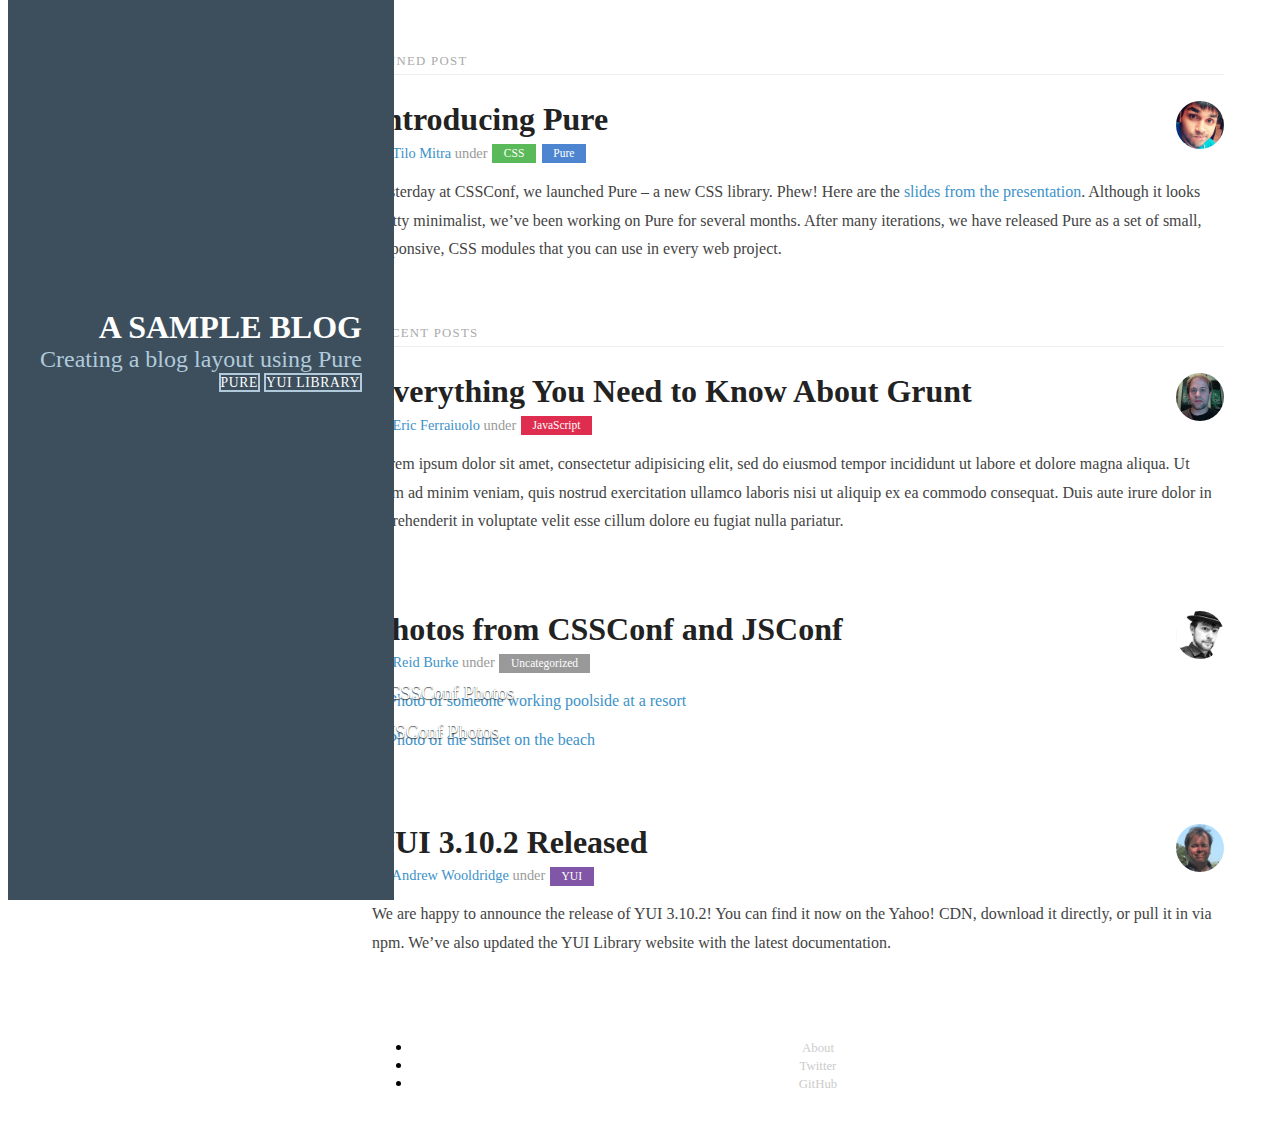
==== index.html @ de8d0a57 "Init" ====
<!doctype html>
<html lang="en">
<head>
    <meta charset="utf-8">
<meta name="viewport" content="width=device-width, initial-scale=1.0">
<meta name="description" content="A layout example that shows off a blog page with a list of posts.">

    <title>Blog &ndash; Layout Examples &ndash; Pure</title>

    


<link rel="stylesheet" href="http://yui.yahooapis.com/pure/0.6.0/pure-min.css">



<!--[if lte IE 8]>
  
    <link rel="stylesheet" href="http://yui.yahooapis.com/pure/0.6.0/grids-responsive-old-ie-min.css">
  
<![endif]-->
<!--[if gt IE 8]><!-->
  
    <link rel="stylesheet" href="http://yui.yahooapis.com/pure/0.6.0/grids-responsive-min.css">
  
<!--<![endif]-->





  
    <!--[if lte IE 8]>
        <link rel="stylesheet" href="css/layouts/blog-old-ie.css">
    <![endif]-->
    <!--[if gt IE 8]><!-->
        <link rel="stylesheet" href="css/layouts/blog.css">
    <!--<![endif]-->
  


    

    

</head>
<body>







<div id="layout" class="pure-g">
    <div class="sidebar pure-u-1 pure-u-md-1-4">
        <div class="header">
            <h1 class="brand-title">A Sample Blog</h1>
            <h2 class="brand-tagline">Creating a blog layout using Pure</h2>

            <nav class="nav">
                <ul class="nav-list">
                    <li class="nav-item">
                        <a class="pure-button" href="http://purecss.io">Pure</a>
                    </li>
                    <li class="nav-item">
                        <a class="pure-button" href="http://yuilibrary.com">YUI Library</a>
                    </li>
                </ul>
            </nav>
        </div>
    </div>

    <div class="content pure-u-1 pure-u-md-3-4">
        <div>
            <!-- A wrapper for all the blog posts -->
            <div class="posts">
                <h1 class="content-subhead">Pinned Post</h1>

                <!-- A single blog post -->
                <section class="post">
                    <header class="post-header">
                        <img class="post-avatar" alt="Tilo Mitra&#x27;s avatar" height="48" width="48" src="img/common/tilo-avatar.png">

                        <h2 class="post-title">Introducing Pure</h2>

                        <p class="post-meta">
                            By <a href="#" class="post-author">Tilo Mitra</a> under <a class="post-category post-category-design" href="#">CSS</a> <a class="post-category post-category-pure" href="#">Pure</a>
                        </p>
                    </header>

                    <div class="post-description">
                        <p>
                            Yesterday at CSSConf, we launched Pure – a new CSS library. Phew! Here are the <a href="https://speakerdeck.com/tilomitra/pure-bliss">slides from the presentation</a>. Although it looks pretty minimalist, we’ve been working on Pure for several months. After many iterations, we have released Pure as a set of small, responsive, CSS modules that you can use in every web project.
                        </p>
                    </div>
                </section>
            </div>

            <div class="posts">
                <h1 class="content-subhead">Recent Posts</h1>

                <section class="post">
                    <header class="post-header">
                        <img class="post-avatar" alt="Eric Ferraiuolo&#x27;s avatar" height="48" width="48" src="img/common/ericf-avatar.png">

                        <h2 class="post-title">Everything You Need to Know About Grunt</h2>

                        <p class="post-meta">
                            By <a class="post-author" href="#">Eric Ferraiuolo</a> under <a class="post-category post-category-js" href="#">JavaScript</a>
                        </p>
                    </header>

                    <div class="post-description">
                        <p>
                            Lorem ipsum dolor sit amet, consectetur adipisicing elit, sed do eiusmod tempor incididunt ut labore et dolore magna aliqua. Ut enim ad minim veniam, quis nostrud exercitation ullamco laboris nisi ut aliquip ex ea commodo consequat. Duis aute irure dolor in reprehenderit in voluptate velit esse cillum dolore eu fugiat nulla pariatur.
                        </p>
                    </div>
                </section>

                <section class="post">
                    <header class="post-header">
                        <img class="post-avatar" alt="Reid Burke&#x27;s avatar" height="48" width="48" src="img/common/reid-avatar.png">

                        <h2 class="post-title">Photos from CSSConf and JSConf</h2>

                        <p class="post-meta">
                            By <a class="post-author" href="#">Reid Burke</a> under <a class="post-category" href="#">Uncategorized</a>
                        </p>
                    </header>

                    <div class="post-description">
                        <div class="post-images pure-g">
                            <div class="pure-u-1 pure-u-md-1-2">
                                <a href="http://www.flickr.com/photos/uberlife/8915936174/">
                                    <img alt="Photo of someone working poolside at a resort"
                                         class="pure-img-responsive"
                                         src="http://farm8.staticflickr.com/7448/8915936174_8d54ec76c6.jpg">
                                </a>

                                <div class="post-image-meta">
                                    <h3>CSSConf Photos</h3>
                                </div>
                            </div>

                            <div class="pure-u-1 pure-u-md-1-2">
                                <a href="http://www.flickr.com/photos/uberlife/8907351301/">
                                    <img alt="Photo of the sunset on the beach"
                                         class="pure-img-responsive"
                                         src="http://farm8.staticflickr.com/7382/8907351301_bd7460cffb.jpg">
                                </a>

                                <div class="post-image-meta">
                                    <h3>JSConf Photos</h3>
                                </div>
                            </div>
                        </div>
                    </div>
                </section>

                <section class="post">
                    <header class="post-header">
                        <img class="post-avatar" alt="Andrew Wooldridge&#x27;s avatar" height="48" width="48" src="img/common/andrew-avatar.png">

                        <h2 class="post-title">YUI 3.10.2 Released</h2>

                        <p class="post-meta">
                            By <a class="post-author" href="#">Andrew Wooldridge</a> under <a class="post-category post-category-yui" href="#">YUI</a>
                        </p>
                    </header>

                    <div class="post-description">
                        <p>
                            We are happy to announce the release of YUI 3.10.2! You can find it now on the Yahoo! CDN, download it directly, or pull it in via npm. We’ve also updated the YUI Library website with the latest documentation.
                        </p>
                    </div>
                </section>
            </div>

            <div class="footer">
                <div class="pure-menu pure-menu-horizontal">
                    <ul>
                        <li class="pure-menu-item"><a href="http://purecss.io/" class="pure-menu-link">About</a></li>
                        <li class="pure-menu-item"><a href="http://twitter.com/yuilibrary/" class="pure-menu-link">Twitter</a></li>
                        <li class="pure-menu-item"><a href="http://github.com/yahoo/pure/" class="pure-menu-link">GitHub</a></li>
                    </ul>
                </div>
            </div>
        </div>
    </div>
</div>






</body>
</html>
---- css/layouts/blog-old-ie.css ----
* {
    -webkit-box-sizing: border-box;
    -moz-box-sizing: border-box;
    box-sizing: border-box;
}

a {
    text-decoration: none;
    color: rgb(61, 146, 201);
}

a:hover,
a:focus {
    text-decoration: underline;
}

h3 {
    font-weight: 100;
}

/* LAYOUT CSS */

.pure-img-responsive {
    max-width: 100%;
    height: auto;
}

#layout {
    padding: 0;
}

.header {
    text-align: center;
    top: auto;
    margin: 3em auto;
}

.sidebar {
    background: rgb(61, 79, 93);
    color: #fff;
}

.brand-title,
.brand-tagline {
    margin: 0;
}

.brand-title {
    text-transform: uppercase;
}

.brand-tagline {
    font-weight: 300;
    color: rgb(176, 202, 219);
}

.nav-list {
    margin: 0;
    padding: 0;
    list-style: none;
}

.nav-item {
    display: inline-block;
    *display: inline;
    zoom: 1;
}

.nav-item a {
    background: transparent;
    border: 2px solid rgb(176, 202, 219);
    color: #fff;
    margin-top: 1em;
    letter-spacing: 0.05em;
    text-transform: uppercase;
    font-size: 85%;
}

.nav-item a:hover,
.nav-item a:focus {
    border: 2px solid rgb(61, 146, 201);
    text-decoration: none;
}

.content-subhead {
    text-transform: uppercase;
    color: #aaa;
    border-bottom: 1px solid #eee;
    padding: 0.4em 0;
    font-size: 80%;
    font-weight: 500;
    letter-spacing: 0.1em;
}

.content {
    padding: 2em 1em 0;
}

.post {
    padding-bottom: 2em;
}

.post-title {
    font-size: 2em;
    color: #222;
    margin-bottom: 0.2em;
}

.post-avatar {
    border-radius: 50px;
    float: right;
    margin-left: 1em;
}

.post-description {
    font-family: Georgia, "Cambria", serif;
    color: #444;
    line-height: 1.8em;
}

.post-meta {
    color: #999;
    font-size: 90%;
    margin: 0;
}

.post-category {
    margin: 0 0.1em;
    padding: 0.3em 1em;
    color: #fff;
    background: #999;
    font-size: 80%;
}

.post-category-design {
    background: #5aba59;
}

.post-category-pure {
    background: #4d85d1;
}

.post-category-yui {
    background: #8156a7;
}

.post-category-js {
    background: #df2d4f;
}

.post-images {
    margin: 1em 0;
}

.post-image-meta {
    margin-top: -3.5em;
    margin-left: 1em;
    color: #fff;
    text-shadow: 0 1px 1px #333;
}

.footer {
    text-align: center;
    padding: 1em 0;
}

.footer a {
    color: #ccc;
    font-size: 80%;
}

.footer .pure-menu a:hover,
.footer .pure-menu a:focus {
    background: none;
}

.content {
    padding: 2em 3em 0;
    margin-left: 25%;
}

.header {
    margin: 80% 2em 0;
    text-align: right;
}

.sidebar {
    position: fixed;
    top: 0;
    bottom: 0;
}
---- css/layouts/blog.css ----
* {
    -webkit-box-sizing: border-box;
    -moz-box-sizing: border-box;
    box-sizing: border-box;
}

a {
    text-decoration: none;
    color: rgb(61, 146, 201);
}
a:hover,
a:focus {
    text-decoration: underline;
}

h3 {
    font-weight: 100;
}

/* LAYOUT CSS */
.pure-img-responsive {
    max-width: 100%;
    height: auto;
}

#layout {
    padding: 0;
}

.header {
    text-align: center;
    top: auto;
    margin: 3em auto;
}

.sidebar {
    background: rgb(61, 79, 93);
    color: #fff;
}

.brand-title,
.brand-tagline {
    margin: 0;
}
.brand-title {
    text-transform: uppercase;
}
.brand-tagline {
    font-weight: 300;
    color: rgb(176, 202, 219);
}

.nav-list {
    margin: 0;
    padding: 0;
    list-style: none;
}
.nav-item {
    display: inline-block;
    *display: inline;
    zoom: 1;
}
.nav-item a {
    background: transparent;
    border: 2px solid rgb(176, 202, 219);
    color: #fff;
    margin-top: 1em;
    letter-spacing: 0.05em;
    text-transform: uppercase;
    font-size: 85%;
}
.nav-item a:hover,
.nav-item a:focus {
    border: 2px solid rgb(61, 146, 201);
    text-decoration: none;
}

.content-subhead {
    text-transform: uppercase;
    color: #aaa;
    border-bottom: 1px solid #eee;
    padding: 0.4em 0;
    font-size: 80%;
    font-weight: 500;
    letter-spacing: 0.1em;
}

.content {
    padding: 2em 1em 0;
}

.post {
    padding-bottom: 2em;
}
.post-title {
    font-size: 2em;
    color: #222;
    margin-bottom: 0.2em;
}
.post-avatar {
    border-radius: 50px;
    float: right;
    margin-left: 1em;
}
.post-description {
    font-family: Georgia, "Cambria", serif;
    color: #444;
    line-height: 1.8em;
}
.post-meta {
    color: #999;
    font-size: 90%;
    margin: 0;
}

.post-category {
    margin: 0 0.1em;
    padding: 0.3em 1em;
    color: #fff;
    background: #999;
    font-size: 80%;
}
    .post-category-design {
        background: #5aba59;
    }
    .post-category-pure {
        background: #4d85d1;
    }
    .post-category-yui {
        background: #8156a7;
    }
    .post-category-js {
        background: #df2d4f;
    }

.post-images {
    margin: 1em 0;
}
.post-image-meta {
    margin-top: -3.5em;
    margin-left: 1em;
    color: #fff;
    text-shadow: 0 1px 1px #333;
}

.footer {
    text-align: center;
    padding: 1em 0;
}
.footer a {
    color: #ccc;
    font-size: 80%;
}
.footer .pure-menu a:hover,
.footer .pure-menu a:focus {
    background: none;
}

@media (min-width: 48em) {
    .content {
        padding: 2em 3em 0;
        margin-left: 25%;
    }

    .header {
        margin: 80% 2em 0;
        text-align: right;
    }

    .sidebar {
        position: fixed;
        top: 0;
        bottom: 0;
    }
}
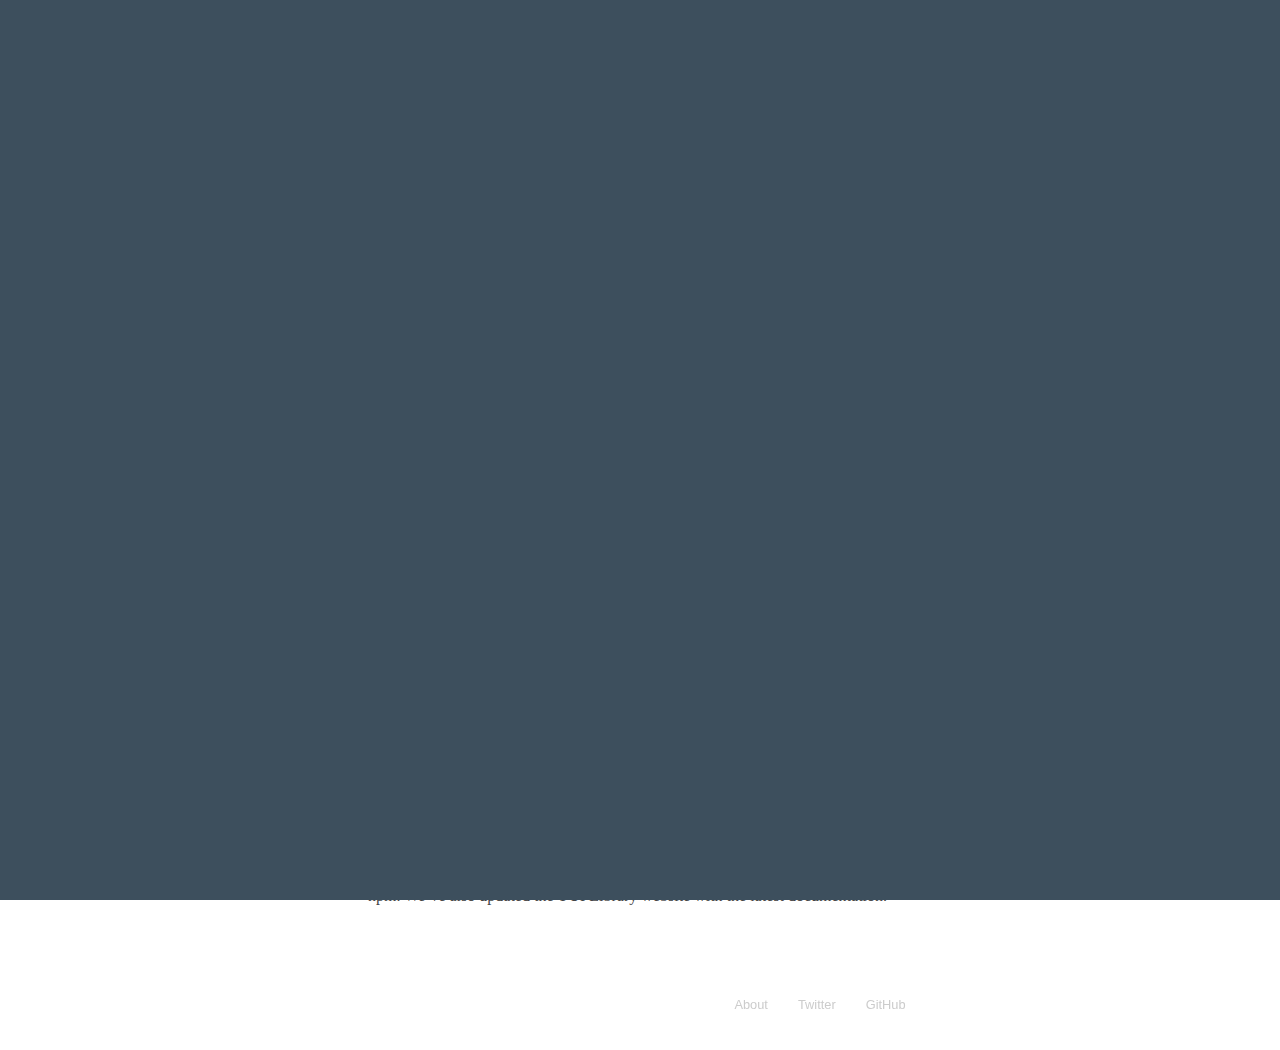
==== commit bbb661ef: "Changes" ====
--- a/index.html
+++ b/index.html
@@ -1,49 +1,51 @@
 <!doctype html>
 <html lang="en">
+
 <head>
     <meta charset="utf-8">
-<meta name="viewport" content="width=device-width, initial-scale=1.0">
-<meta name="description" content="A layout example that shows off a blog page with a list of posts.">
+    <meta name="viewport" content="width=device-width, initial-scale=1.0">
+    <meta name="description" content="A layout example that shows off a blog page with a list of posts.">
 
-    <title>Blog &ndash; Layout Examples &ndash; Pure</title>
-
-    
-
-
-<link rel="stylesheet" href="http://yui.yahooapis.com/pure/0.6.0/pure-min.css">
+    <title>Sai Shyam G - Vritti</title>
 
 
 
-<!--[if lte IE 8]>
-  
+
+    <link rel="stylesheet" href="/lib/pure-min.css">
+
+
+
+    <!--[if lte IE 8]>
+
     <link rel="stylesheet" href="http://yui.yahooapis.com/pure/0.6.0/grids-responsive-old-ie-min.css">
-  
+
 <![endif]-->
-<!--[if gt IE 8]><!-->
-  
-    <link rel="stylesheet" href="http://yui.yahooapis.com/pure/0.6.0/grids-responsive-min.css">
-  
-<!--<![endif]-->
+    <!--[if gt IE 8]><!-->
+
+    <link rel="stylesheet" href="/lib/grids-responsive-min.css">
+
+    <!--<![endif]-->
 
 
 
 
 
-  
+
     <!--[if lte IE 8]>
         <link rel="stylesheet" href="css/layouts/blog-old-ie.css">
     <![endif]-->
     <!--[if gt IE 8]><!-->
-        <link rel="stylesheet" href="css/layouts/blog.css">
+    <link rel="stylesheet" href="css/layouts/blog.css">
     <!--<![endif]-->
-  
 
 
-    
 
-    
+
+
+
 
 </head>
+
 <body>
 
 
@@ -52,143 +54,137 @@
 
 
 
-<div id="layout" class="pure-g">
-    <div class="sidebar pure-u-1 pure-u-md-1-4">
-        <div class="header">
-            <h1 class="brand-title">A Sample Blog</h1>
-            <h2 class="brand-tagline">Creating a blog layout using Pure</h2>
+    <div id="layout" class="pure-g">
+        <div class="sidebar pure-u-1 pure-u-md-1-4">
+            <div class="header">
+                <h1 class="brand-title">Compiled list of answers</h1>
+                <h2 class="brand-tagline">- Sai</h2>
 
-            <nav class="nav">
-                <ul class="nav-list">
-                    <li class="nav-item">
-                        <a class="pure-button" href="http://purecss.io">Pure</a>
-                    </li>
-                    <li class="nav-item">
-                        <a class="pure-button" href="http://yuilibrary.com">YUI Library</a>
-                    </li>
-                </ul>
-            </nav>
+                <nav class="nav">
+                    <ul class="nav-list">
+                        <li class="nav-item">
+                            <a class="pure-button" href="mailto:shyamg7777@gmail.com?Subject=Hey%20Sai" target="_top">Contact me</a>
+                        </li>
+                    </ul>
+                </nav>
+            </div>
         </div>
-    </div>
 
-    <div class="content pure-u-1 pure-u-md-3-4">
-        <div>
-            <!-- A wrapper for all the blog posts -->
-            <div class="posts">
-                <h1 class="content-subhead">Pinned Post</h1>
+        <div class="content pure-u-1 pure-u-md-3-4">
+            <div>
+                <!-- A wrapper for all the blog posts -->
+                <div class="posts">
+                    <h1 class="content-subhead">Question 1</h1>
 
-                <!-- A single blog post -->
-                <section class="post">
-                    <header class="post-header">
-                        <img class="post-avatar" alt="Tilo Mitra&#x27;s avatar" height="48" width="48" src="img/common/tilo-avatar.png">
+                    <!-- A single blog post -->
+                    <section class="post">
+                        <header class="post-header">
+                            <!-- <img class="post-avatar" alt="Tilo Mitra&#x27;s avatar" height="48" width="48" src="img/common/tilo-avatar.png"> -->
 
-                        <h2 class="post-title">Introducing Pure</h2>
+                            <h2 class="post-title">Redesigning linkedin/ User Persona</h2>
 
-                        <p class="post-meta">
-                            By <a href="#" class="post-author">Tilo Mitra</a> under <a class="post-category post-category-design" href="#">CSS</a> <a class="post-category post-category-pure" href="#">Pure</a>
-                        </p>
-                    </header>
+                            <!-- <p class="post-meta">
+                                By <a href="#" class="post-author">Tilo Mitra</a> under <a class="post-category post-category-design" href="#">CSS</a> <a class="post-category post-category-pure" href="#">Pure</a>
+                            </p> -->
+                        </header>
 
-                    <div class="post-description">
-                        <p>
-                            Yesterday at CSSConf, we launched Pure – a new CSS library. Phew! Here are the <a href="https://speakerdeck.com/tilomitra/pure-bliss">slides from the presentation</a>. Although it looks pretty minimalist, we’ve been working on Pure for several months. After many iterations, we have released Pure as a set of small, responsive, CSS modules that you can use in every web project.
-                        </p>
-                    </div>
-                </section>
-            </div>
+                        <div class="post-description">
+                            <p>
+                                Through the eyes of someone who is looking at shifting jobs, we explore the possibilities and ways in which linkedin can be redesigned to make the search seemless for our persona in question 'Richard Hendricks'
+                            </p>
+                        </div>
+                    </section>
+                </div>
 
-            <div class="posts">
-                <h1 class="content-subhead">Recent Posts</h1>
+                <div class="posts">
+                    <h1 class="content-subhead">Recent Posts</h1>
 
-                <section class="post">
-                    <header class="post-header">
-                        <img class="post-avatar" alt="Eric Ferraiuolo&#x27;s avatar" height="48" width="48" src="img/common/ericf-avatar.png">
+                    <section class="post">
+                        <header class="post-header">
+                            <img class="post-avatar" alt="Eric Ferraiuolo&#x27;s avatar" height="48" width="48" src="img/common/ericf-avatar.png">
 
-                        <h2 class="post-title">Everything You Need to Know About Grunt</h2>
+                            <h2 class="post-title">Everything You Need to Know About Grunt</h2>
 
-                        <p class="post-meta">
-                            By <a class="post-author" href="#">Eric Ferraiuolo</a> under <a class="post-category post-category-js" href="#">JavaScript</a>
-                        </p>
-                    </header>
+                            <p class="post-meta">
+                                By <a class="post-author" href="#">Eric Ferraiuolo</a> under <a class="post-category post-category-js" href="#">JavaScript</a>
+                            </p>
+                        </header>
 
-                    <div class="post-description">
-                        <p>
-                            Lorem ipsum dolor sit amet, consectetur adipisicing elit, sed do eiusmod tempor incididunt ut labore et dolore magna aliqua. Ut enim ad minim veniam, quis nostrud exercitation ullamco laboris nisi ut aliquip ex ea commodo consequat. Duis aute irure dolor in reprehenderit in voluptate velit esse cillum dolore eu fugiat nulla pariatur.
-                        </p>
-                    </div>
-                </section>
+                        <div class="post-description">
+                            <p>
+                                Lorem ipsum dolor sit amet, consectetur adipisicing elit, sed do eiusmod tempor incididunt ut labore et dolore magna aliqua. Ut enim ad minim veniam, quis nostrud exercitation ullamco laboris nisi ut aliquip ex ea commodo consequat. Duis aute irure dolor
+                                in reprehenderit in voluptate velit esse cillum dolore eu fugiat nulla pariatur.
+                            </p>
+                        </div>
+                    </section>
 
-                <section class="post">
-                    <header class="post-header">
-                        <img class="post-avatar" alt="Reid Burke&#x27;s avatar" height="48" width="48" src="img/common/reid-avatar.png">
+                    <section class="post">
+                        <header class="post-header">
+                            <img class="post-avatar" alt="Reid Burke&#x27;s avatar" height="48" width="48" src="img/common/reid-avatar.png">
 
-                        <h2 class="post-title">Photos from CSSConf and JSConf</h2>
+                            <h2 class="post-title">Photos from CSSConf and JSConf</h2>
 
-                        <p class="post-meta">
-                            By <a class="post-author" href="#">Reid Burke</a> under <a class="post-category" href="#">Uncategorized</a>
-                        </p>
-                    </header>
+                            <p class="post-meta">
+                                By <a class="post-author" href="#">Reid Burke</a> under <a class="post-category" href="#">Uncategorized</a>
+                            </p>
+                        </header>
 
-                    <div class="post-description">
-                        <div class="post-images pure-g">
-                            <div class="pure-u-1 pure-u-md-1-2">
-                                <a href="http://www.flickr.com/photos/uberlife/8915936174/">
-                                    <img alt="Photo of someone working poolside at a resort"
-                                         class="pure-img-responsive"
-                                         src="http://farm8.staticflickr.com/7448/8915936174_8d54ec76c6.jpg">
-                                </a>
+                        <div class="post-description">
+                            <div class="post-images pure-g">
+                                <div class="pure-u-1 pure-u-md-1-2">
+                                    <a href="http://www.flickr.com/photos/uberlife/8915936174/">
+                                        <img alt="Photo of someone working poolside at a resort" class="pure-img-responsive" src="http://farm8.staticflickr.com/7448/8915936174_8d54ec76c6.jpg">
+                                    </a>
 
-                                <div class="post-image-meta">
-                                    <h3>CSSConf Photos</h3>
+                                    <div class="post-image-meta">
+                                        <h3>CSSConf Photos</h3>
+                                    </div>
                                 </div>
-                            </div>
 
-                            <div class="pure-u-1 pure-u-md-1-2">
-                                <a href="http://www.flickr.com/photos/uberlife/8907351301/">
-                                    <img alt="Photo of the sunset on the beach"
-                                         class="pure-img-responsive"
-                                         src="http://farm8.staticflickr.com/7382/8907351301_bd7460cffb.jpg">
-                                </a>
+                                <div class="pure-u-1 pure-u-md-1-2">
+                                    <a href="http://www.flickr.com/photos/uberlife/8907351301/">
+                                        <img alt="Photo of the sunset on the beach" class="pure-img-responsive" src="http://farm8.staticflickr.com/7382/8907351301_bd7460cffb.jpg">
+                                    </a>
 
-                                <div class="post-image-meta">
-                                    <h3>JSConf Photos</h3>
+                                    <div class="post-image-meta">
+                                        <h3>JSConf Photos</h3>
+                                    </div>
                                 </div>
                             </div>
                         </div>
+                    </section>
+
+                    <section class="post">
+                        <header class="post-header">
+                            <img class="post-avatar" alt="Andrew Wooldridge&#x27;s avatar" height="48" width="48" src="img/common/andrew-avatar.png">
+
+                            <h2 class="post-title">YUI 3.10.2 Released</h2>
+
+                            <p class="post-meta">
+                                By <a class="post-author" href="#">Andrew Wooldridge</a> under <a class="post-category post-category-yui" href="#">YUI</a>
+                            </p>
+                        </header>
+
+                        <div class="post-description">
+                            <p>
+                                We are happy to announce the release of YUI 3.10.2! You can find it now on the Yahoo! CDN, download it directly, or pull it in via npm. We’ve also updated the YUI Library website with the latest documentation.
+                            </p>
+                        </div>
+                    </section>
+                </div>
+
+                <div class="footer">
+                    <div class="pure-menu pure-menu-horizontal">
+                        <ul>
+                            <li class="pure-menu-item"><a href="http://purecss.io/" class="pure-menu-link">About</a></li>
+                            <li class="pure-menu-item"><a href="http://twitter.com/yuilibrary/" class="pure-menu-link">Twitter</a></li>
+                            <li class="pure-menu-item"><a href="http://github.com/yahoo/pure/" class="pure-menu-link">GitHub</a></li>
+                        </ul>
                     </div>
-                </section>
-
-                <section class="post">
-                    <header class="post-header">
-                        <img class="post-avatar" alt="Andrew Wooldridge&#x27;s avatar" height="48" width="48" src="img/common/andrew-avatar.png">
-
-                        <h2 class="post-title">YUI 3.10.2 Released</h2>
-
-                        <p class="post-meta">
-                            By <a class="post-author" href="#">Andrew Wooldridge</a> under <a class="post-category post-category-yui" href="#">YUI</a>
-                        </p>
-                    </header>
-
-                    <div class="post-description">
-                        <p>
-                            We are happy to announce the release of YUI 3.10.2! You can find it now on the Yahoo! CDN, download it directly, or pull it in via npm. We’ve also updated the YUI Library website with the latest documentation.
-                        </p>
-                    </div>
-                </section>
-            </div>
-
-            <div class="footer">
-                <div class="pure-menu pure-menu-horizontal">
-                    <ul>
-                        <li class="pure-menu-item"><a href="http://purecss.io/" class="pure-menu-link">About</a></li>
-                        <li class="pure-menu-item"><a href="http://twitter.com/yuilibrary/" class="pure-menu-link">Twitter</a></li>
-                        <li class="pure-menu-item"><a href="http://github.com/yahoo/pure/" class="pure-menu-link">GitHub</a></li>
-                    </ul>
                 </div>
             </div>
         </div>
     </div>
-</div>
 
 
 
@@ -196,4 +192,5 @@
 
 
 </body>
+
 </html>
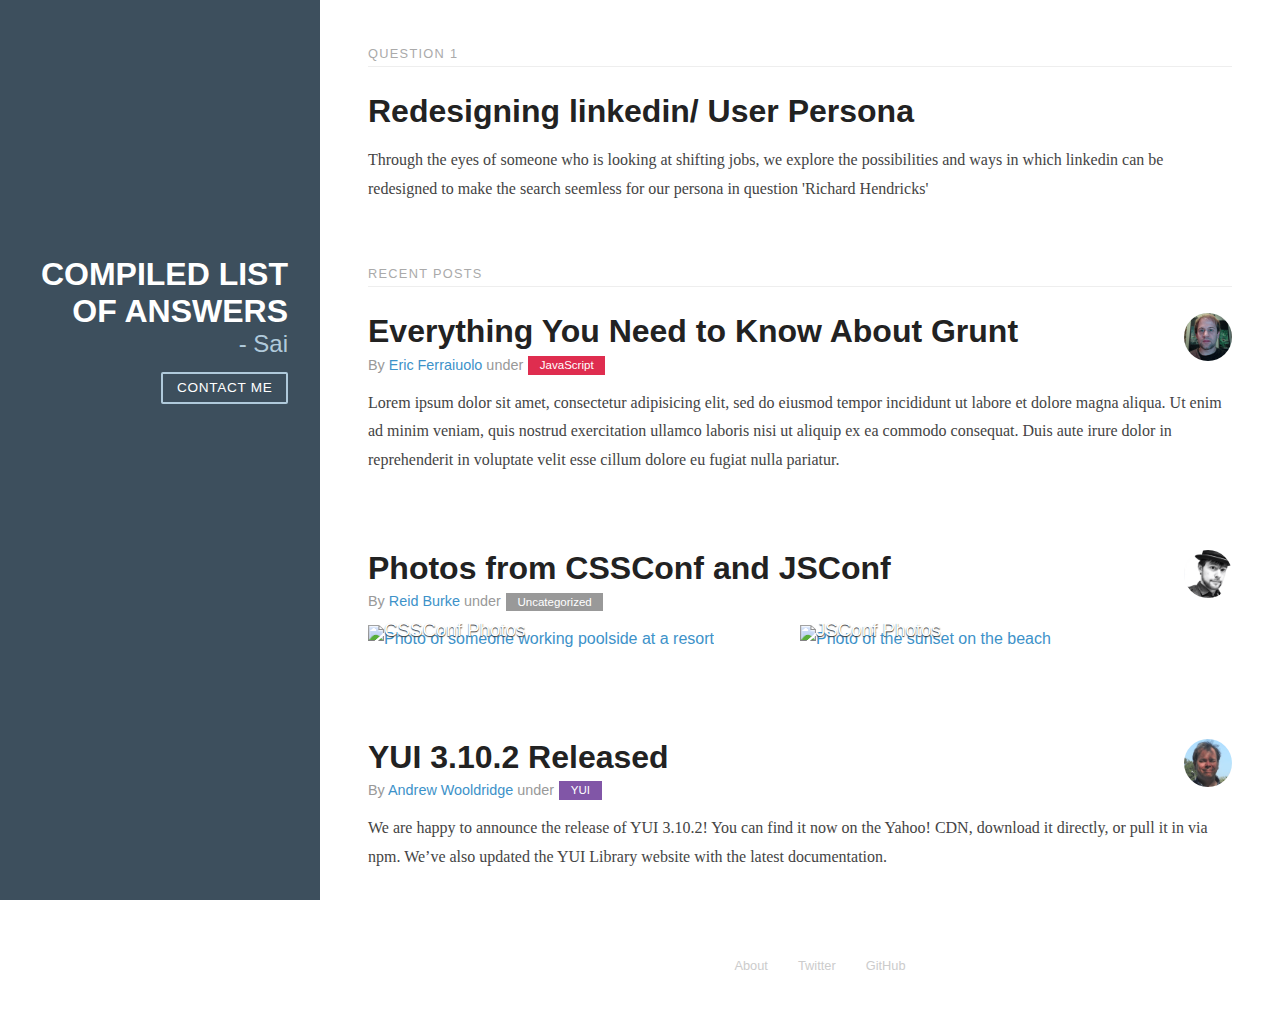
==== commit bc2849a2: "Fix" ====
--- a/index.html
+++ b/index.html
@@ -11,7 +11,9 @@
 
 
 
-    <link rel="stylesheet" href="/lib/pure-min.css">
+    <link rel="stylesheet" href="lib/pure-min.css">
+
+
 
 
 
@@ -22,7 +24,7 @@
 <![endif]-->
     <!--[if gt IE 8]><!-->
 
-    <link rel="stylesheet" href="/lib/grids-responsive-min.css">
+    <link rel="stylesheet" href="lib/grids-responsive.css">
 
     <!--<![endif]-->
 
--- a/lib/grids-responsive.css
+++ b/lib/grids-responsive.css
@@ -0,0 +1,498 @@
+/*!
+Pure v0.6.0
+Copyright 2014 Yahoo! Inc. All rights reserved.
+Licensed under the BSD License.
+https://github.com/yahoo/pure/blob/master/LICENSE.md
+*/
+
+@media screen and (min-width:35.5em) {
+    .pure-u-sm-1, .pure-u-sm-1-1, .pure-u-sm-1-2, .pure-u-sm-1-3, .pure-u-sm-2-3, .pure-u-sm-1-4, .pure-u-sm-3-4, .pure-u-sm-1-5, .pure-u-sm-2-5, .pure-u-sm-3-5, .pure-u-sm-4-5, .pure-u-sm-5-5, .pure-u-sm-1-6, .pure-u-sm-5-6, .pure-u-sm-1-8, .pure-u-sm-3-8, .pure-u-sm-5-8, .pure-u-sm-7-8, .pure-u-sm-1-12, .pure-u-sm-5-12, .pure-u-sm-7-12, .pure-u-sm-11-12, .pure-u-sm-1-24, .pure-u-sm-2-24, .pure-u-sm-3-24, .pure-u-sm-4-24, .pure-u-sm-5-24, .pure-u-sm-6-24, .pure-u-sm-7-24, .pure-u-sm-8-24, .pure-u-sm-9-24, .pure-u-sm-10-24, .pure-u-sm-11-24, .pure-u-sm-12-24, .pure-u-sm-13-24, .pure-u-sm-14-24, .pure-u-sm-15-24, .pure-u-sm-16-24, .pure-u-sm-17-24, .pure-u-sm-18-24, .pure-u-sm-19-24, .pure-u-sm-20-24, .pure-u-sm-21-24, .pure-u-sm-22-24, .pure-u-sm-23-24, .pure-u-sm-24-24 {
+        display: inline-block;
+        *display: inline;
+        zoom: 1;
+        letter-spacing: normal;
+        word-spacing: normal;
+        vertical-align: top;
+        text-rendering: auto
+    }
+    .pure-u-sm-1-24 {
+        width: 4.1667%;
+        *width: 4.1357%
+    }
+    .pure-u-sm-1-12, .pure-u-sm-2-24 {
+        width: 8.3333%;
+        *width: 8.3023%
+    }
+    .pure-u-sm-1-8, .pure-u-sm-3-24 {
+        width: 12.5%;
+        *width: 12.469%
+    }
+    .pure-u-sm-1-6, .pure-u-sm-4-24 {
+        width: 16.6667%;
+        *width: 16.6357%
+    }
+    .pure-u-sm-1-5 {
+        width: 20%;
+        *width: 19.969%
+    }
+    .pure-u-sm-5-24 {
+        width: 20.8333%;
+        *width: 20.8023%
+    }
+    .pure-u-sm-1-4, .pure-u-sm-6-24 {
+        width: 25%;
+        *width: 24.969%
+    }
+    .pure-u-sm-7-24 {
+        width: 29.1667%;
+        *width: 29.1357%
+    }
+    .pure-u-sm-1-3, .pure-u-sm-8-24 {
+        width: 33.3333%;
+        *width: 33.3023%
+    }
+    .pure-u-sm-3-8, .pure-u-sm-9-24 {
+        width: 37.5%;
+        *width: 37.469%
+    }
+    .pure-u-sm-2-5 {
+        width: 40%;
+        *width: 39.969%
+    }
+    .pure-u-sm-5-12, .pure-u-sm-10-24 {
+        width: 41.6667%;
+        *width: 41.6357%
+    }
+    .pure-u-sm-11-24 {
+        width: 45.8333%;
+        *width: 45.8023%
+    }
+    .pure-u-sm-1-2, .pure-u-sm-12-24 {
+        width: 50%;
+        *width: 49.969%
+    }
+    .pure-u-sm-13-24 {
+        width: 54.1667%;
+        *width: 54.1357%
+    }
+    .pure-u-sm-7-12, .pure-u-sm-14-24 {
+        width: 58.3333%;
+        *width: 58.3023%
+    }
+    .pure-u-sm-3-5 {
+        width: 60%;
+        *width: 59.969%
+    }
+    .pure-u-sm-5-8, .pure-u-sm-15-24 {
+        width: 62.5%;
+        *width: 62.469%
+    }
+    .pure-u-sm-2-3, .pure-u-sm-16-24 {
+        width: 66.6667%;
+        *width: 66.6357%
+    }
+    .pure-u-sm-17-24 {
+        width: 70.8333%;
+        *width: 70.8023%
+    }
+    .pure-u-sm-3-4, .pure-u-sm-18-24 {
+        width: 75%;
+        *width: 74.969%
+    }
+    .pure-u-sm-19-24 {
+        width: 79.1667%;
+        *width: 79.1357%
+    }
+    .pure-u-sm-4-5 {
+        width: 80%;
+        *width: 79.969%
+    }
+    .pure-u-sm-5-6, .pure-u-sm-20-24 {
+        width: 83.3333%;
+        *width: 83.3023%
+    }
+    .pure-u-sm-7-8, .pure-u-sm-21-24 {
+        width: 87.5%;
+        *width: 87.469%
+    }
+    .pure-u-sm-11-12, .pure-u-sm-22-24 {
+        width: 91.6667%;
+        *width: 91.6357%
+    }
+    .pure-u-sm-23-24 {
+        width: 95.8333%;
+        *width: 95.8023%
+    }
+    .pure-u-sm-1, .pure-u-sm-1-1, .pure-u-sm-5-5, .pure-u-sm-24-24 {
+        width: 100%
+    }
+}
+
+@media screen and (min-width:48em) {
+    .pure-u-md-1, .pure-u-md-1-1, .pure-u-md-1-2, .pure-u-md-1-3, .pure-u-md-2-3, .pure-u-md-1-4, .pure-u-md-3-4, .pure-u-md-1-5, .pure-u-md-2-5, .pure-u-md-3-5, .pure-u-md-4-5, .pure-u-md-5-5, .pure-u-md-1-6, .pure-u-md-5-6, .pure-u-md-1-8, .pure-u-md-3-8, .pure-u-md-5-8, .pure-u-md-7-8, .pure-u-md-1-12, .pure-u-md-5-12, .pure-u-md-7-12, .pure-u-md-11-12, .pure-u-md-1-24, .pure-u-md-2-24, .pure-u-md-3-24, .pure-u-md-4-24, .pure-u-md-5-24, .pure-u-md-6-24, .pure-u-md-7-24, .pure-u-md-8-24, .pure-u-md-9-24, .pure-u-md-10-24, .pure-u-md-11-24, .pure-u-md-12-24, .pure-u-md-13-24, .pure-u-md-14-24, .pure-u-md-15-24, .pure-u-md-16-24, .pure-u-md-17-24, .pure-u-md-18-24, .pure-u-md-19-24, .pure-u-md-20-24, .pure-u-md-21-24, .pure-u-md-22-24, .pure-u-md-23-24, .pure-u-md-24-24 {
+        display: inline-block;
+        *display: inline;
+        zoom: 1;
+        letter-spacing: normal;
+        word-spacing: normal;
+        vertical-align: top;
+        text-rendering: auto
+    }
+    .pure-u-md-1-24 {
+        width: 4.1667%;
+        *width: 4.1357%
+    }
+    .pure-u-md-1-12, .pure-u-md-2-24 {
+        width: 8.3333%;
+        *width: 8.3023%
+    }
+    .pure-u-md-1-8, .pure-u-md-3-24 {
+        width: 12.5%;
+        *width: 12.469%
+    }
+    .pure-u-md-1-6, .pure-u-md-4-24 {
+        width: 16.6667%;
+        *width: 16.6357%
+    }
+    .pure-u-md-1-5 {
+        width: 20%;
+        *width: 19.969%
+    }
+    .pure-u-md-5-24 {
+        width: 20.8333%;
+        *width: 20.8023%
+    }
+    .pure-u-md-1-4, .pure-u-md-6-24 {
+        width: 25%;
+        *width: 24.969%
+    }
+    .pure-u-md-7-24 {
+        width: 29.1667%;
+        *width: 29.1357%
+    }
+    .pure-u-md-1-3, .pure-u-md-8-24 {
+        width: 33.3333%;
+        *width: 33.3023%
+    }
+    .pure-u-md-3-8, .pure-u-md-9-24 {
+        width: 37.5%;
+        *width: 37.469%
+    }
+    .pure-u-md-2-5 {
+        width: 40%;
+        *width: 39.969%
+    }
+    .pure-u-md-5-12, .pure-u-md-10-24 {
+        width: 41.6667%;
+        *width: 41.6357%
+    }
+    .pure-u-md-11-24 {
+        width: 45.8333%;
+        *width: 45.8023%
+    }
+    .pure-u-md-1-2, .pure-u-md-12-24 {
+        width: 50%;
+        *width: 49.969%
+    }
+    .pure-u-md-13-24 {
+        width: 54.1667%;
+        *width: 54.1357%
+    }
+    .pure-u-md-7-12, .pure-u-md-14-24 {
+        width: 58.3333%;
+        *width: 58.3023%
+    }
+    .pure-u-md-3-5 {
+        width: 60%;
+        *width: 59.969%
+    }
+    .pure-u-md-5-8, .pure-u-md-15-24 {
+        width: 62.5%;
+        *width: 62.469%
+    }
+    .pure-u-md-2-3, .pure-u-md-16-24 {
+        width: 66.6667%;
+        *width: 66.6357%
+    }
+    .pure-u-md-17-24 {
+        width: 70.8333%;
+        *width: 70.8023%
+    }
+    .pure-u-md-3-4, .pure-u-md-18-24 {
+        width: 75%;
+        *width: 74.969%
+    }
+    .pure-u-md-19-24 {
+        width: 79.1667%;
+        *width: 79.1357%
+    }
+    .pure-u-md-4-5 {
+        width: 80%;
+        *width: 79.969%
+    }
+    .pure-u-md-5-6, .pure-u-md-20-24 {
+        width: 83.3333%;
+        *width: 83.3023%
+    }
+    .pure-u-md-7-8, .pure-u-md-21-24 {
+        width: 87.5%;
+        *width: 87.469%
+    }
+    .pure-u-md-11-12, .pure-u-md-22-24 {
+        width: 91.6667%;
+        *width: 91.6357%
+    }
+    .pure-u-md-23-24 {
+        width: 95.8333%;
+        *width: 95.8023%
+    }
+    .pure-u-md-1, .pure-u-md-1-1, .pure-u-md-5-5, .pure-u-md-24-24 {
+        width: 100%
+    }
+}
+
+@media screen and (min-width:64em) {
+    .pure-u-lg-1, .pure-u-lg-1-1, .pure-u-lg-1-2, .pure-u-lg-1-3, .pure-u-lg-2-3, .pure-u-lg-1-4, .pure-u-lg-3-4, .pure-u-lg-1-5, .pure-u-lg-2-5, .pure-u-lg-3-5, .pure-u-lg-4-5, .pure-u-lg-5-5, .pure-u-lg-1-6, .pure-u-lg-5-6, .pure-u-lg-1-8, .pure-u-lg-3-8, .pure-u-lg-5-8, .pure-u-lg-7-8, .pure-u-lg-1-12, .pure-u-lg-5-12, .pure-u-lg-7-12, .pure-u-lg-11-12, .pure-u-lg-1-24, .pure-u-lg-2-24, .pure-u-lg-3-24, .pure-u-lg-4-24, .pure-u-lg-5-24, .pure-u-lg-6-24, .pure-u-lg-7-24, .pure-u-lg-8-24, .pure-u-lg-9-24, .pure-u-lg-10-24, .pure-u-lg-11-24, .pure-u-lg-12-24, .pure-u-lg-13-24, .pure-u-lg-14-24, .pure-u-lg-15-24, .pure-u-lg-16-24, .pure-u-lg-17-24, .pure-u-lg-18-24, .pure-u-lg-19-24, .pure-u-lg-20-24, .pure-u-lg-21-24, .pure-u-lg-22-24, .pure-u-lg-23-24, .pure-u-lg-24-24 {
+        display: inline-block;
+        *display: inline;
+        zoom: 1;
+        letter-spacing: normal;
+        word-spacing: normal;
+        vertical-align: top;
+        text-rendering: auto
+    }
+    .pure-u-lg-1-24 {
+        width: 4.1667%;
+        *width: 4.1357%
+    }
+    .pure-u-lg-1-12, .pure-u-lg-2-24 {
+        width: 8.3333%;
+        *width: 8.3023%
+    }
+    .pure-u-lg-1-8, .pure-u-lg-3-24 {
+        width: 12.5%;
+        *width: 12.469%
+    }
+    .pure-u-lg-1-6, .pure-u-lg-4-24 {
+        width: 16.6667%;
+        *width: 16.6357%
+    }
+    .pure-u-lg-1-5 {
+        width: 20%;
+        *width: 19.969%
+    }
+    .pure-u-lg-5-24 {
+        width: 20.8333%;
+        *width: 20.8023%
+    }
+    .pure-u-lg-1-4, .pure-u-lg-6-24 {
+        width: 25%;
+        *width: 24.969%
+    }
+    .pure-u-lg-7-24 {
+        width: 29.1667%;
+        *width: 29.1357%
+    }
+    .pure-u-lg-1-3, .pure-u-lg-8-24 {
+        width: 33.3333%;
+        *width: 33.3023%
+    }
+    .pure-u-lg-3-8, .pure-u-lg-9-24 {
+        width: 37.5%;
+        *width: 37.469%
+    }
+    .pure-u-lg-2-5 {
+        width: 40%;
+        *width: 39.969%
+    }
+    .pure-u-lg-5-12, .pure-u-lg-10-24 {
+        width: 41.6667%;
+        *width: 41.6357%
+    }
+    .pure-u-lg-11-24 {
+        width: 45.8333%;
+        *width: 45.8023%
+    }
+    .pure-u-lg-1-2, .pure-u-lg-12-24 {
+        width: 50%;
+        *width: 49.969%
+    }
+    .pure-u-lg-13-24 {
+        width: 54.1667%;
+        *width: 54.1357%
+    }
+    .pure-u-lg-7-12, .pure-u-lg-14-24 {
+        width: 58.3333%;
+        *width: 58.3023%
+    }
+    .pure-u-lg-3-5 {
+        width: 60%;
+        *width: 59.969%
+    }
+    .pure-u-lg-5-8, .pure-u-lg-15-24 {
+        width: 62.5%;
+        *width: 62.469%
+    }
+    .pure-u-lg-2-3, .pure-u-lg-16-24 {
+        width: 66.6667%;
+        *width: 66.6357%
+    }
+    .pure-u-lg-17-24 {
+        width: 70.8333%;
+        *width: 70.8023%
+    }
+    .pure-u-lg-3-4, .pure-u-lg-18-24 {
+        width: 75%;
+        *width: 74.969%
+    }
+    .pure-u-lg-19-24 {
+        width: 79.1667%;
+        *width: 79.1357%
+    }
+    .pure-u-lg-4-5 {
+        width: 80%;
+        *width: 79.969%
+    }
+    .pure-u-lg-5-6, .pure-u-lg-20-24 {
+        width: 83.3333%;
+        *width: 83.3023%
+    }
+    .pure-u-lg-7-8, .pure-u-lg-21-24 {
+        width: 87.5%;
+        *width: 87.469%
+    }
+    .pure-u-lg-11-12, .pure-u-lg-22-24 {
+        width: 91.6667%;
+        *width: 91.6357%
+    }
+    .pure-u-lg-23-24 {
+        width: 95.8333%;
+        *width: 95.8023%
+    }
+    .pure-u-lg-1, .pure-u-lg-1-1, .pure-u-lg-5-5, .pure-u-lg-24-24 {
+        width: 100%
+    }
+}
+
+@media screen and (min-width:80em) {
+    .pure-u-xl-1, .pure-u-xl-1-1, .pure-u-xl-1-2, .pure-u-xl-1-3, .pure-u-xl-2-3, .pure-u-xl-1-4, .pure-u-xl-3-4, .pure-u-xl-1-5, .pure-u-xl-2-5, .pure-u-xl-3-5, .pure-u-xl-4-5, .pure-u-xl-5-5, .pure-u-xl-1-6, .pure-u-xl-5-6, .pure-u-xl-1-8, .pure-u-xl-3-8, .pure-u-xl-5-8, .pure-u-xl-7-8, .pure-u-xl-1-12, .pure-u-xl-5-12, .pure-u-xl-7-12, .pure-u-xl-11-12, .pure-u-xl-1-24, .pure-u-xl-2-24, .pure-u-xl-3-24, .pure-u-xl-4-24, .pure-u-xl-5-24, .pure-u-xl-6-24, .pure-u-xl-7-24, .pure-u-xl-8-24, .pure-u-xl-9-24, .pure-u-xl-10-24, .pure-u-xl-11-24, .pure-u-xl-12-24, .pure-u-xl-13-24, .pure-u-xl-14-24, .pure-u-xl-15-24, .pure-u-xl-16-24, .pure-u-xl-17-24, .pure-u-xl-18-24, .pure-u-xl-19-24, .pure-u-xl-20-24, .pure-u-xl-21-24, .pure-u-xl-22-24, .pure-u-xl-23-24, .pure-u-xl-24-24 {
+        display: inline-block;
+        *display: inline;
+        zoom: 1;
+        letter-spacing: normal;
+        word-spacing: normal;
+        vertical-align: top;
+        text-rendering: auto
+    }
+    .pure-u-xl-1-24 {
+        width: 4.1667%;
+        *width: 4.1357%
+    }
+    .pure-u-xl-1-12, .pure-u-xl-2-24 {
+        width: 8.3333%;
+        *width: 8.3023%
+    }
+    .pure-u-xl-1-8, .pure-u-xl-3-24 {
+        width: 12.5%;
+        *width: 12.469%
+    }
+    .pure-u-xl-1-6, .pure-u-xl-4-24 {
+        width: 16.6667%;
+        *width: 16.6357%
+    }
+    .pure-u-xl-1-5 {
+        width: 20%;
+        *width: 19.969%
+    }
+    .pure-u-xl-5-24 {
+        width: 20.8333%;
+        *width: 20.8023%
+    }
+    .pure-u-xl-1-4, .pure-u-xl-6-24 {
+        width: 25%;
+        *width: 24.969%
+    }
+    .pure-u-xl-7-24 {
+        width: 29.1667%;
+        *width: 29.1357%
+    }
+    .pure-u-xl-1-3, .pure-u-xl-8-24 {
+        width: 33.3333%;
+        *width: 33.3023%
+    }
+    .pure-u-xl-3-8, .pure-u-xl-9-24 {
+        width: 37.5%;
+        *width: 37.469%
+    }
+    .pure-u-xl-2-5 {
+        width: 40%;
+        *width: 39.969%
+    }
+    .pure-u-xl-5-12, .pure-u-xl-10-24 {
+        width: 41.6667%;
+        *width: 41.6357%
+    }
+    .pure-u-xl-11-24 {
+        width: 45.8333%;
+        *width: 45.8023%
+    }
+    .pure-u-xl-1-2, .pure-u-xl-12-24 {
+        width: 50%;
+        *width: 49.969%
+    }
+    .pure-u-xl-13-24 {
+        width: 54.1667%;
+        *width: 54.1357%
+    }
+    .pure-u-xl-7-12, .pure-u-xl-14-24 {
+        width: 58.3333%;
+        *width: 58.3023%
+    }
+    .pure-u-xl-3-5 {
+        width: 60%;
+        *width: 59.969%
+    }
+    .pure-u-xl-5-8, .pure-u-xl-15-24 {
+        width: 62.5%;
+        *width: 62.469%
+    }
+    .pure-u-xl-2-3, .pure-u-xl-16-24 {
+        width: 66.6667%;
+        *width: 66.6357%
+    }
+    .pure-u-xl-17-24 {
+        width: 70.8333%;
+        *width: 70.8023%
+    }
+    .pure-u-xl-3-4, .pure-u-xl-18-24 {
+        width: 75%;
+        *width: 74.969%
+    }
+    .pure-u-xl-19-24 {
+        width: 79.1667%;
+        *width: 79.1357%
+    }
+    .pure-u-xl-4-5 {
+        width: 80%;
+        *width: 79.969%
+    }
+    .pure-u-xl-5-6, .pure-u-xl-20-24 {
+        width: 83.3333%;
+        *width: 83.3023%
+    }
+    .pure-u-xl-7-8, .pure-u-xl-21-24 {
+        width: 87.5%;
+        *width: 87.469%
+    }
+    .pure-u-xl-11-12, .pure-u-xl-22-24 {
+        width: 91.6667%;
+        *width: 91.6357%
+    }
+    .pure-u-xl-23-24 {
+        width: 95.8333%;
+        *width: 95.8023%
+    }
+    .pure-u-xl-1, .pure-u-xl-1-1, .pure-u-xl-5-5, .pure-u-xl-24-24 {
+        width: 100%
+    }
+}
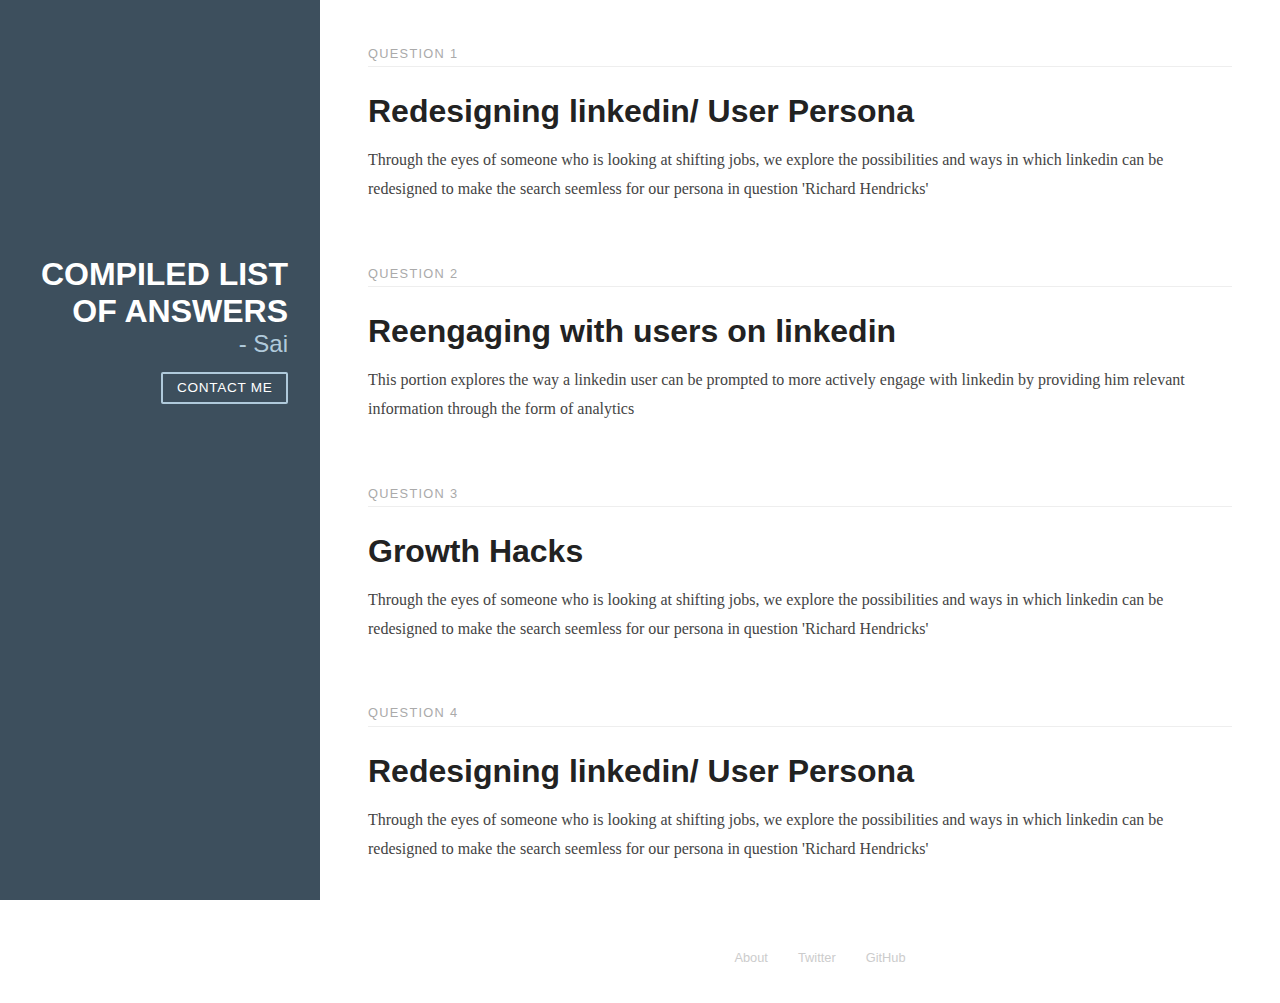
==== commit d04f70c0: "Saiyan Mode" ====
--- a/index.html
+++ b/index.html
@@ -5,193 +5,27 @@
     <meta charset="utf-8">
     <meta name="viewport" content="width=device-width, initial-scale=1.0">
     <meta name="description" content="A layout example that shows off a blog page with a list of posts.">
-
     <title>Sai Shyam G - Vritti</title>
-
-
-
-
     <link rel="stylesheet" href="lib/pure-min.css">
-
-
-
-
-
     <!--[if lte IE 8]>
-
     <link rel="stylesheet" href="http://yui.yahooapis.com/pure/0.6.0/grids-responsive-old-ie-min.css">
-
 <![endif]-->
     <!--[if gt IE 8]><!-->
-
     <link rel="stylesheet" href="lib/grids-responsive.css">
-
     <!--<![endif]-->
-
-
-
-
-
-
     <!--[if lte IE 8]>
         <link rel="stylesheet" href="css/layouts/blog-old-ie.css">
     <![endif]-->
     <!--[if gt IE 8]><!-->
     <link rel="stylesheet" href="css/layouts/blog.css">
+    <script src="lib/angular.js"></script>
+    <script src="app.js"></script>
     <!--<![endif]-->
-
-
-
-
-
-
-
 </head>
 
-<body>
+<body id="ng-app" ng-app="app">
 
-
-
-
-
-
-
-    <div id="layout" class="pure-g">
-        <div class="sidebar pure-u-1 pure-u-md-1-4">
-            <div class="header">
-                <h1 class="brand-title">Compiled list of answers</h1>
-                <h2 class="brand-tagline">- Sai</h2>
-
-                <nav class="nav">
-                    <ul class="nav-list">
-                        <li class="nav-item">
-                            <a class="pure-button" href="mailto:shyamg7777@gmail.com?Subject=Hey%20Sai" target="_top">Contact me</a>
-                        </li>
-                    </ul>
-                </nav>
-            </div>
-        </div>
-
-        <div class="content pure-u-1 pure-u-md-3-4">
-            <div>
-                <!-- A wrapper for all the blog posts -->
-                <div class="posts">
-                    <h1 class="content-subhead">Question 1</h1>
-
-                    <!-- A single blog post -->
-                    <section class="post">
-                        <header class="post-header">
-                            <!-- <img class="post-avatar" alt="Tilo Mitra&#x27;s avatar" height="48" width="48" src="img/common/tilo-avatar.png"> -->
-
-                            <h2 class="post-title">Redesigning linkedin/ User Persona</h2>
-
-                            <!-- <p class="post-meta">
-                                By <a href="#" class="post-author">Tilo Mitra</a> under <a class="post-category post-category-design" href="#">CSS</a> <a class="post-category post-category-pure" href="#">Pure</a>
-                            </p> -->
-                        </header>
-
-                        <div class="post-description">
-                            <p>
-                                Through the eyes of someone who is looking at shifting jobs, we explore the possibilities and ways in which linkedin can be redesigned to make the search seemless for our persona in question 'Richard Hendricks'
-                            </p>
-                        </div>
-                    </section>
-                </div>
-
-                <div class="posts">
-                    <h1 class="content-subhead">Recent Posts</h1>
-
-                    <section class="post">
-                        <header class="post-header">
-                            <img class="post-avatar" alt="Eric Ferraiuolo&#x27;s avatar" height="48" width="48" src="img/common/ericf-avatar.png">
-
-                            <h2 class="post-title">Everything You Need to Know About Grunt</h2>
-
-                            <p class="post-meta">
-                                By <a class="post-author" href="#">Eric Ferraiuolo</a> under <a class="post-category post-category-js" href="#">JavaScript</a>
-                            </p>
-                        </header>
-
-                        <div class="post-description">
-                            <p>
-                                Lorem ipsum dolor sit amet, consectetur adipisicing elit, sed do eiusmod tempor incididunt ut labore et dolore magna aliqua. Ut enim ad minim veniam, quis nostrud exercitation ullamco laboris nisi ut aliquip ex ea commodo consequat. Duis aute irure dolor
-                                in reprehenderit in voluptate velit esse cillum dolore eu fugiat nulla pariatur.
-                            </p>
-                        </div>
-                    </section>
-
-                    <section class="post">
-                        <header class="post-header">
-                            <img class="post-avatar" alt="Reid Burke&#x27;s avatar" height="48" width="48" src="img/common/reid-avatar.png">
-
-                            <h2 class="post-title">Photos from CSSConf and JSConf</h2>
-
-                            <p class="post-meta">
-                                By <a class="post-author" href="#">Reid Burke</a> under <a class="post-category" href="#">Uncategorized</a>
-                            </p>
-                        </header>
-
-                        <div class="post-description">
-                            <div class="post-images pure-g">
-                                <div class="pure-u-1 pure-u-md-1-2">
-                                    <a href="http://www.flickr.com/photos/uberlife/8915936174/">
-                                        <img alt="Photo of someone working poolside at a resort" class="pure-img-responsive" src="http://farm8.staticflickr.com/7448/8915936174_8d54ec76c6.jpg">
-                                    </a>
-
-                                    <div class="post-image-meta">
-                                        <h3>CSSConf Photos</h3>
-                                    </div>
-                                </div>
-
-                                <div class="pure-u-1 pure-u-md-1-2">
-                                    <a href="http://www.flickr.com/photos/uberlife/8907351301/">
-                                        <img alt="Photo of the sunset on the beach" class="pure-img-responsive" src="http://farm8.staticflickr.com/7382/8907351301_bd7460cffb.jpg">
-                                    </a>
-
-                                    <div class="post-image-meta">
-                                        <h3>JSConf Photos</h3>
-                                    </div>
-                                </div>
-                            </div>
-                        </div>
-                    </section>
-
-                    <section class="post">
-                        <header class="post-header">
-                            <img class="post-avatar" alt="Andrew Wooldridge&#x27;s avatar" height="48" width="48" src="img/common/andrew-avatar.png">
-
-                            <h2 class="post-title">YUI 3.10.2 Released</h2>
-
-                            <p class="post-meta">
-                                By <a class="post-author" href="#">Andrew Wooldridge</a> under <a class="post-category post-category-yui" href="#">YUI</a>
-                            </p>
-                        </header>
-
-                        <div class="post-description">
-                            <p>
-                                We are happy to announce the release of YUI 3.10.2! You can find it now on the Yahoo! CDN, download it directly, or pull it in via npm. We’ve also updated the YUI Library website with the latest documentation.
-                            </p>
-                        </div>
-                    </section>
-                </div>
-
-                <div class="footer">
-                    <div class="pure-menu pure-menu-horizontal">
-                        <ul>
-                            <li class="pure-menu-item"><a href="http://purecss.io/" class="pure-menu-link">About</a></li>
-                            <li class="pure-menu-item"><a href="http://twitter.com/yuilibrary/" class="pure-menu-link">Twitter</a></li>
-                            <li class="pure-menu-item"><a href="http://github.com/yahoo/pure/" class="pure-menu-link">GitHub</a></li>
-                        </ul>
-                    </div>
-                </div>
-            </div>
-        </div>
-    </div>
-
-
-
-
-
+    <div id="layout" ui-view class="pure-g"></div>
 
 </body>
 
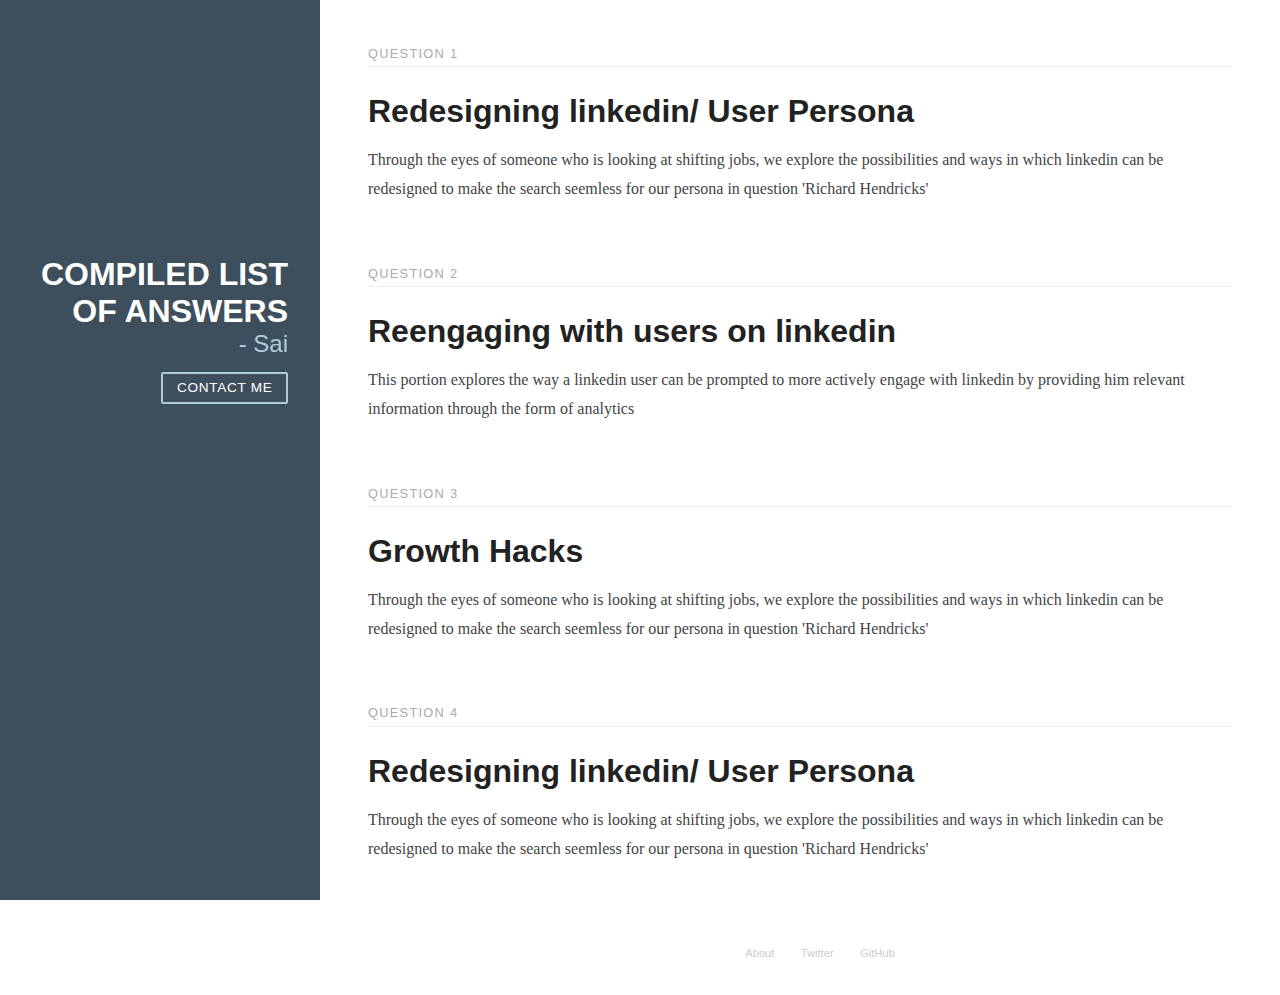
==== commit 32ebb793: "Angular ui router fix" ====
--- a/index.html
+++ b/index.html
@@ -24,7 +24,20 @@
 </head>
 
 <body id="ng-app" ng-app="app">
+    <div class="sidebar pure-u-1 pure-u-md-1-4">
+        <div class="header">
+            <h1 class="brand-title">Compiled list of answers</h1>
+            <h2 class="brand-tagline">- Sai</h2>
 
+            <nav class="nav">
+                <ul class="nav-list">
+                    <li class="nav-item">
+                        <a class="pure-button" href="mailto:shyamg7777@gmail.com?Subject=Hey%20Sai" target="_top">Contact me</a>
+                    </li>
+                </ul>
+            </nav>
+        </div>
+    </div>
     <div id="layout" ui-view class="pure-g"></div>
 
 </body>
--- a/css/layouts/blog.css
+++ b/css/layouts/blog.css
@@ -8,8 +8,8 @@
     text-decoration: none;
     color: rgb(61, 146, 201);
 }
-a:hover,
-a:focus {
+
+a:hover, a:focus {
     text-decoration: underline;
 }
 
@@ -17,7 +17,9 @@
     font-weight: 100;
 }
 
+
 /* LAYOUT CSS */
+
 .pure-img-responsive {
     max-width: 100%;
     height: auto;
@@ -38,13 +40,14 @@
     color: #fff;
 }
 
-.brand-title,
-.brand-tagline {
+.brand-title, .brand-tagline {
     margin: 0;
 }
+
 .brand-title {
     text-transform: uppercase;
 }
+
 .brand-tagline {
     font-weight: 300;
     color: rgb(176, 202, 219);
@@ -55,11 +58,13 @@
     padding: 0;
     list-style: none;
 }
+
 .nav-item {
     display: inline-block;
     *display: inline;
     zoom: 1;
 }
+
 .nav-item a {
     background: transparent;
     border: 2px solid rgb(176, 202, 219);
@@ -69,8 +74,8 @@
     text-transform: uppercase;
     font-size: 85%;
 }
-.nav-item a:hover,
-.nav-item a:focus {
+
+.nav-item a:hover, .nav-item a:focus {
     border: 2px solid rgb(61, 146, 201);
     text-decoration: none;
 }
@@ -92,21 +97,25 @@
 .post {
     padding-bottom: 2em;
 }
+
 .post-title {
     font-size: 2em;
     color: #222;
     margin-bottom: 0.2em;
 }
+
 .post-avatar {
     border-radius: 50px;
     float: right;
     margin-left: 1em;
 }
+
 .post-description {
     font-family: Georgia, "Cambria", serif;
     color: #444;
     line-height: 1.8em;
 }
+
 .post-meta {
     color: #999;
     font-size: 90%;
@@ -120,22 +129,27 @@
     background: #999;
     font-size: 80%;
 }
-    .post-category-design {
-        background: #5aba59;
-    }
-    .post-category-pure {
-        background: #4d85d1;
-    }
-    .post-category-yui {
-        background: #8156a7;
-    }
-    .post-category-js {
-        background: #df2d4f;
-    }
+
+.post-category-design {
+    background: #5aba59;
+}
+
+.post-category-pure {
+    background: #4d85d1;
+}
+
+.post-category-yui {
+    background: #8156a7;
+}
+
+.post-category-js {
+    background: #df2d4f;
+}
 
 .post-images {
     margin: 1em 0;
 }
+
 .post-image-meta {
     margin-top: -3.5em;
     margin-left: 1em;
@@ -147,12 +161,13 @@
     text-align: center;
     padding: 1em 0;
 }
+
 .footer a {
     color: #ccc;
     font-size: 80%;
 }
-.footer .pure-menu a:hover,
-.footer .pure-menu a:focus {
+
+.footer .pure-menu a:hover, .footer .pure-menu a:focus {
     background: none;
 }
 
@@ -161,15 +176,22 @@
         padding: 2em 3em 0;
         margin-left: 25%;
     }
-
     .header {
         margin: 80% 2em 0;
         text-align: right;
     }
-
     .sidebar {
         position: fixed;
         top: 0;
         bottom: 0;
     }
 }
+
+
+/**** Overrides ****/
+
+.posts:hover {
+    box-shadow: 4px 4px 5px #ddd;
+    transition: all .3s ease-in;
+    -webkit-transition: all .3s ease-in;
+}
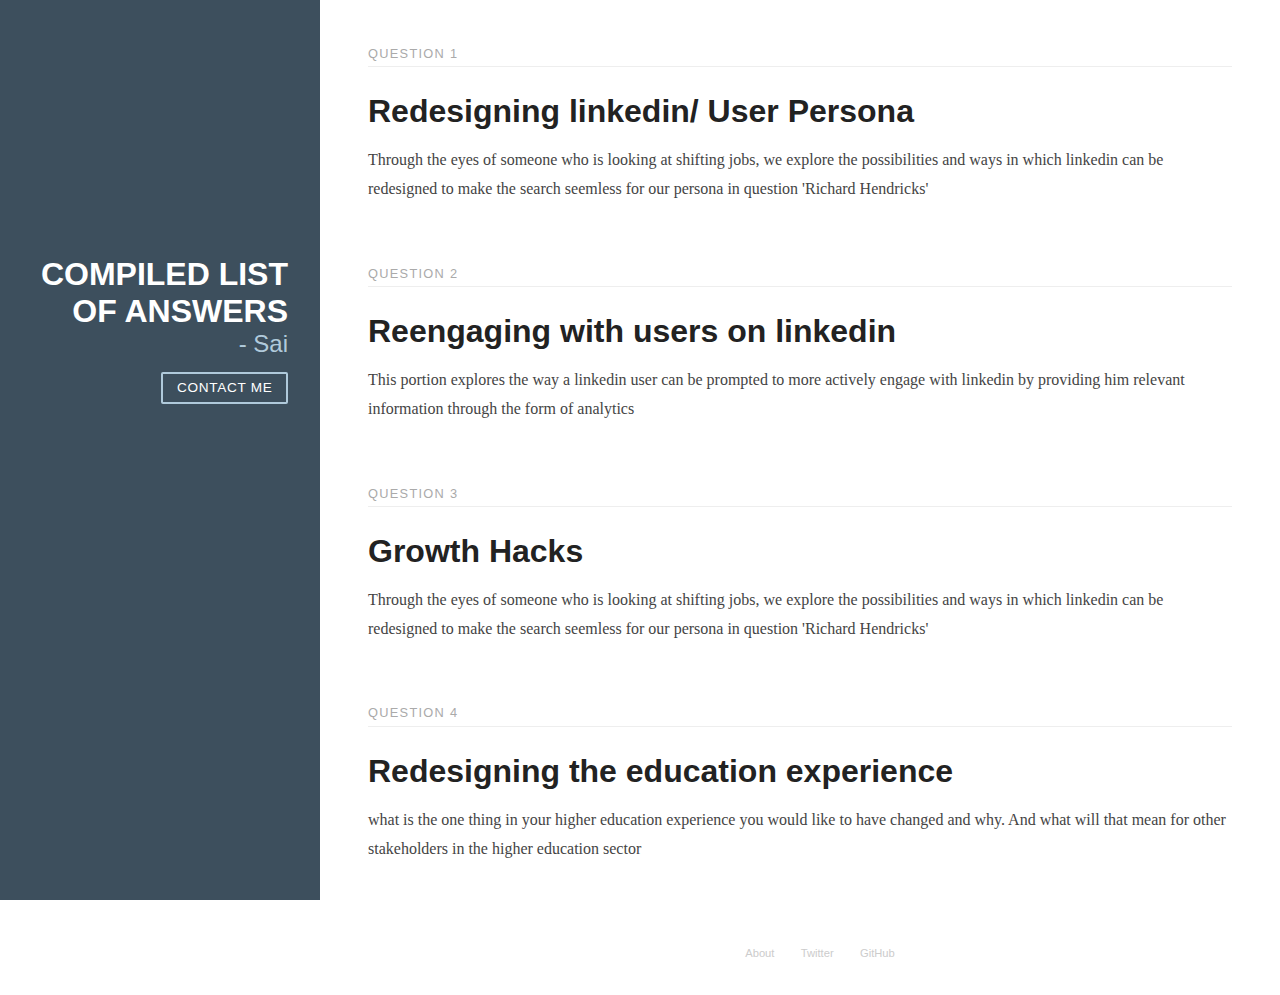
==== commit 77d53e83: "push" ====
--- a/index.html
+++ b/index.html
@@ -4,7 +4,7 @@
 <head>
     <meta charset="utf-8">
     <meta name="viewport" content="width=device-width, initial-scale=1.0">
-    <meta name="description" content="A layout example that shows off a blog page with a list of posts.">
+    <meta name="description" content="Response to questions asked">
     <title>Sai Shyam G - Vritti</title>
     <link rel="stylesheet" href="lib/pure-min.css">
     <!--[if lte IE 8]>
--- a/css/layouts/blog.css
+++ b/css/layouts/blog.css
@@ -195,3 +195,9 @@
     transition: all .3s ease-in;
     -webkit-transition: all .3s ease-in;
 }
+
+#final {
+    background-image: url('/questions/img/Final.jpg');
+    width: 100%;
+    height: 200px;
+}
